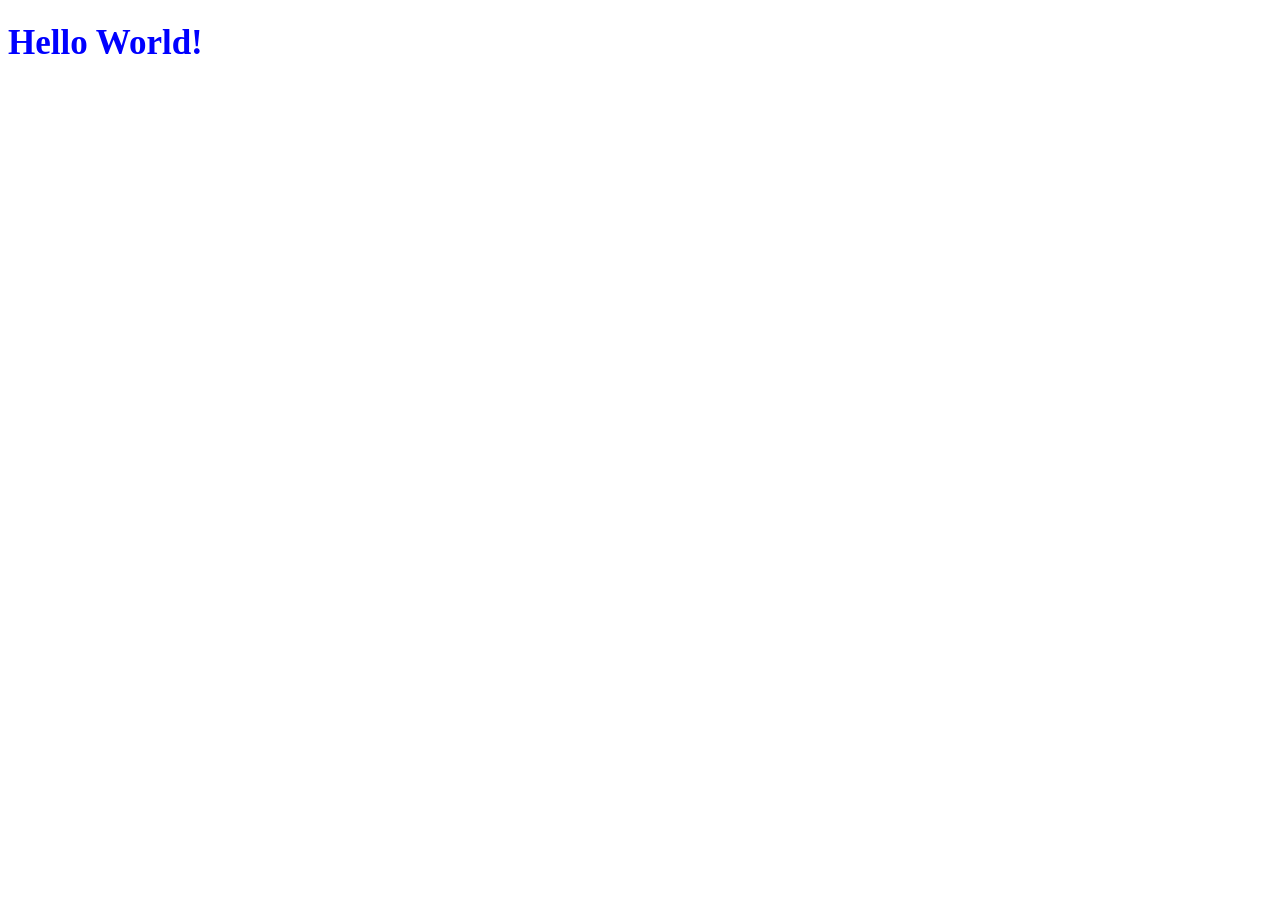
==== index.html @ c6f5142c "basic setup" ====
<!DOCTYPE html>
<html lang="en">
<head>
    <meta charset="UTF-8">
    <meta name="viewport" content="width=device-width, initial-scale=1.0">
    <title>Home page </title>
    <link rel="stylesheet" href="styles.css">
</head>
<body>
    <h1 style="color: blue; font-size: 35px;">Hello World!</h1>
</body>
</html>
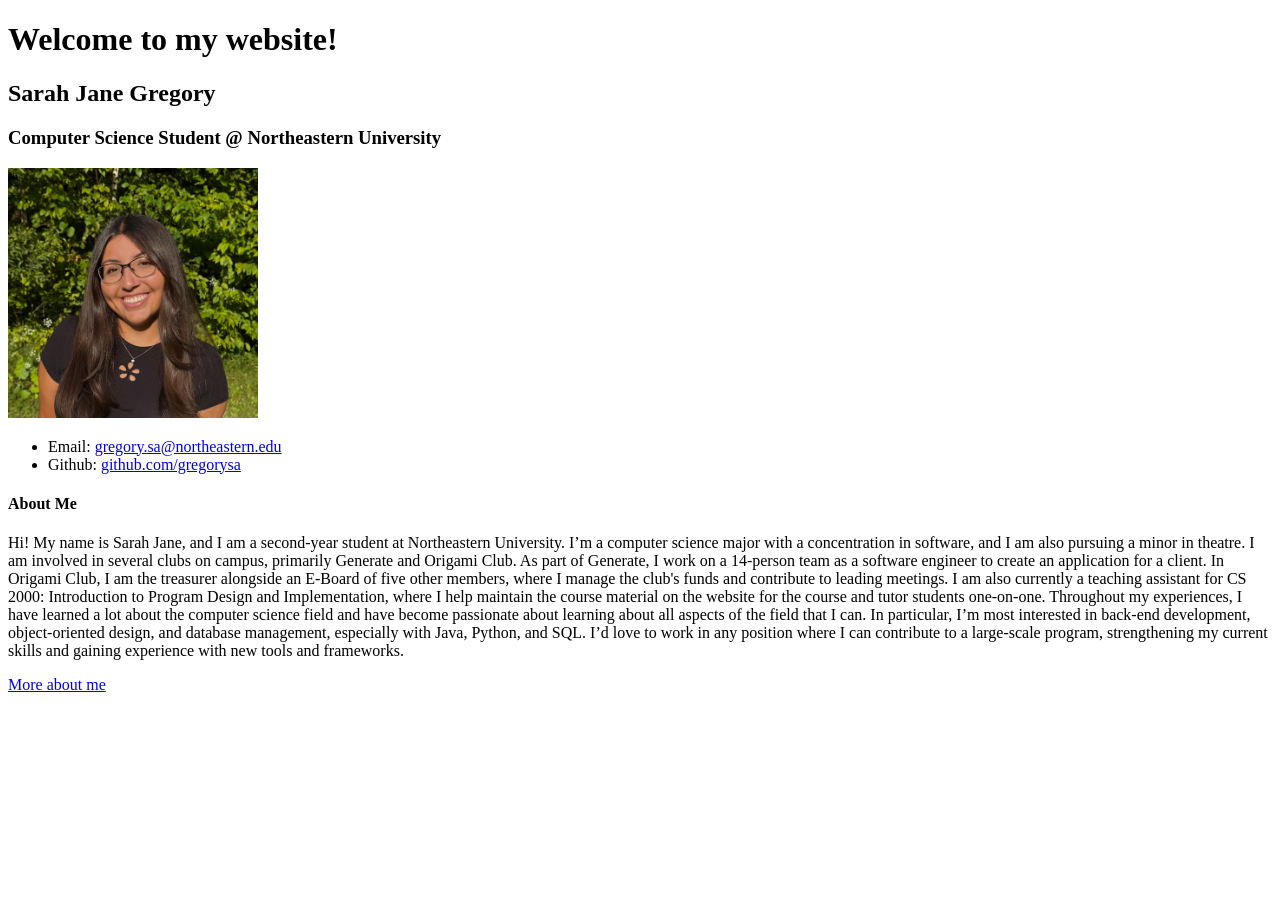
==== commit 8de1bd9e: "html" ====
--- a/index.html
+++ b/index.html
@@ -3,10 +3,45 @@
 <head>
     <meta charset="UTF-8">
     <meta name="viewport" content="width=device-width, initial-scale=1.0">
-    <title>Home page </title>
+    <title>Home </title>
     <link rel="stylesheet" href="styles.css">
 </head>
 <body>
-    <h1 style="color: blue; font-size: 35px;">Hello World!</h1>
+    <h1>Welcome to my website!</h1>
+    <h2>Sarah Jane Gregory</h2>
+    <h3>Computer Science Student @ Northeastern University</h3>
+
+    <p>
+        <img
+        src="sarah-jane-gregory-headshot.jpg" 
+        alt="Sarah Jane Gregory headshot"
+        width="250"
+        >
+        <ul>
+            <li>Email: <a href="mailto:gregory.sa@northeastern.edu">gregory.sa@northeastern.edu</a></li>
+            <li>Github: <a href="https://github.com/gregorysa">github.com/gregorysa</a></li>
+        </ul>
+    </p>
+
+
+    <h4>About Me</h4>
+    <p>
+        Hi! My name is Sarah Jane, and I am a second-year student at Northeastern University. I’m a 
+        computer science major with a concentration in software, and I am also pursuing a minor in 
+        theatre. I am involved in several clubs on campus, primarily Generate and Origami Club. As 
+        part of Generate, I work on a 14-person team as a software engineer to create an application 
+        for a client. In Origami Club, I am the treasurer alongside an E-Board of five other members, 
+        where I manage the club's funds and contribute to leading meetings. I am also currently a 
+        teaching assistant for CS 2000: Introduction to Program Design and Implementation, where I 
+        help maintain the course material on the website for the course and tutor students one-on-one. 
+        Throughout my experiences, I have learned a lot about the computer science field and have 
+        become passionate about learning about all aspects of the field that I can. In particular, 
+        I’m most interested in back-end development, object-oriented design, and database management, 
+        especially with Java, Python, and SQL. I’d love to work in any position where I can contribute 
+        to a large-scale program, strengthening my current skills and gaining experience with new tools 
+        and frameworks.
+    </p>
+
+    <p class="link"><a href="experience.html">More about me</a></p>
 </body>
 </html>
--- a/styles.css
+++ b/styles.css
@@ -0,0 +1,3 @@
+#navigate {
+    border-radius: 10px;
+}
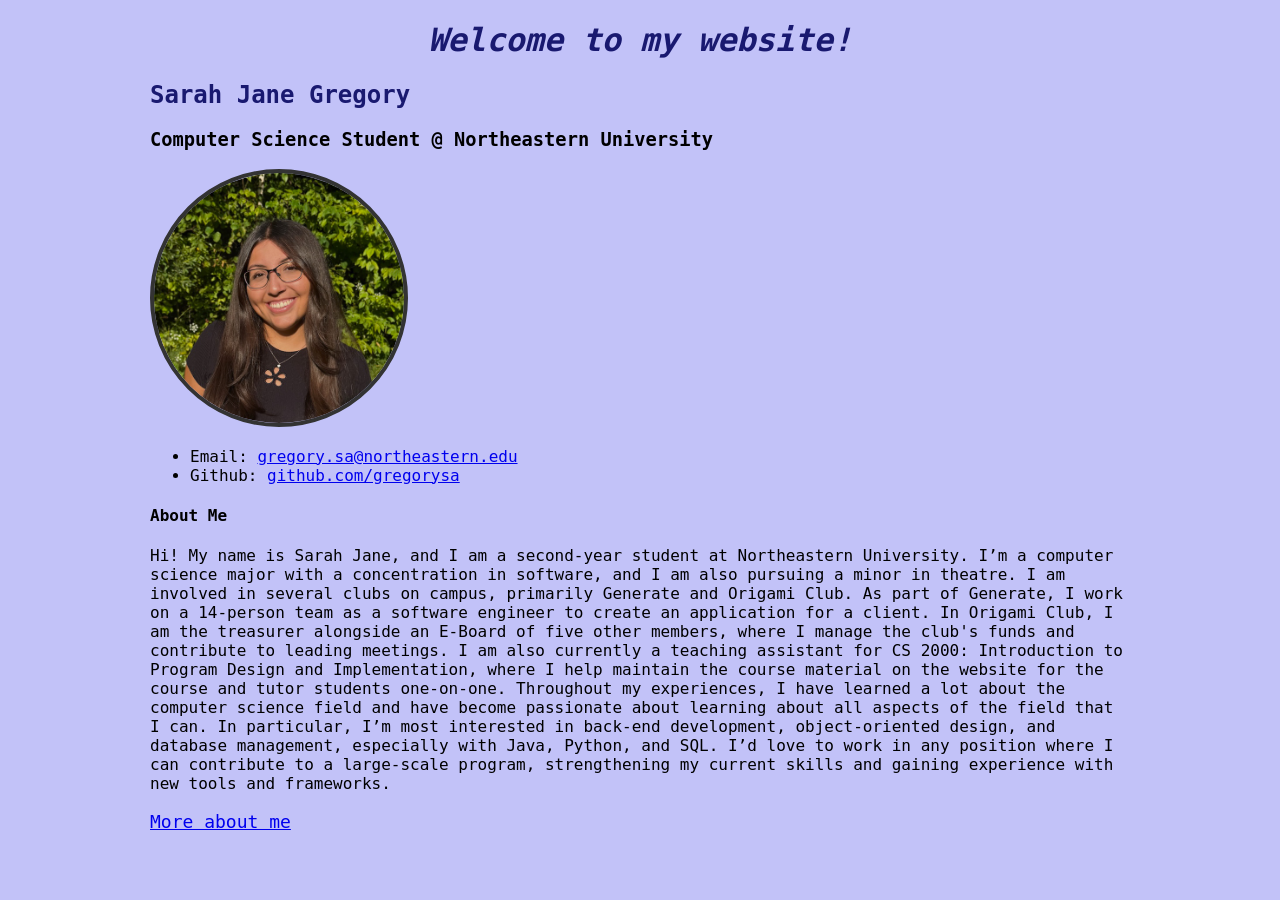
==== commit 04c1ffe6: "style" ====
--- a/index.html
+++ b/index.html
@@ -7,12 +7,12 @@
     <link rel="stylesheet" href="styles.css">
 </head>
 <body>
-    <h1>Welcome to my website!</h1>
+    <h1 id="title">Welcome to my website!</h1>
     <h2>Sarah Jane Gregory</h2>
     <h3>Computer Science Student @ Northeastern University</h3>
 
     <p>
-        <img
+        <img id="headshot"
         src="sarah-jane-gregory-headshot.jpg" 
         alt="Sarah Jane Gregory headshot"
         width="250"
--- a/styles.css
+++ b/styles.css
@@ -1,3 +1,26 @@
-#navigate {
-    border-radius: 10px;
+#title {
+    text-align: center;
+    font-family: "Monaco", monospace;
+    font-style: italic;
+    color:rgb(25, 25, 112);
+    font-size: 300;
+}
+body {
+    background-color:rgb(194, 194, 248);
+    font-family: "Monaco", monospace;
+    margin-left: 150px;
+    margin-right: 150px;
+}
+#headshot {
+    border-radius: 50%;
+    border: 4px solid #333;
+}
+h2 {
+    color: midnightblue;
+}
+#exp {
+    color:midnightblue;
+}
+.link {
+    font-size: large;
 }
